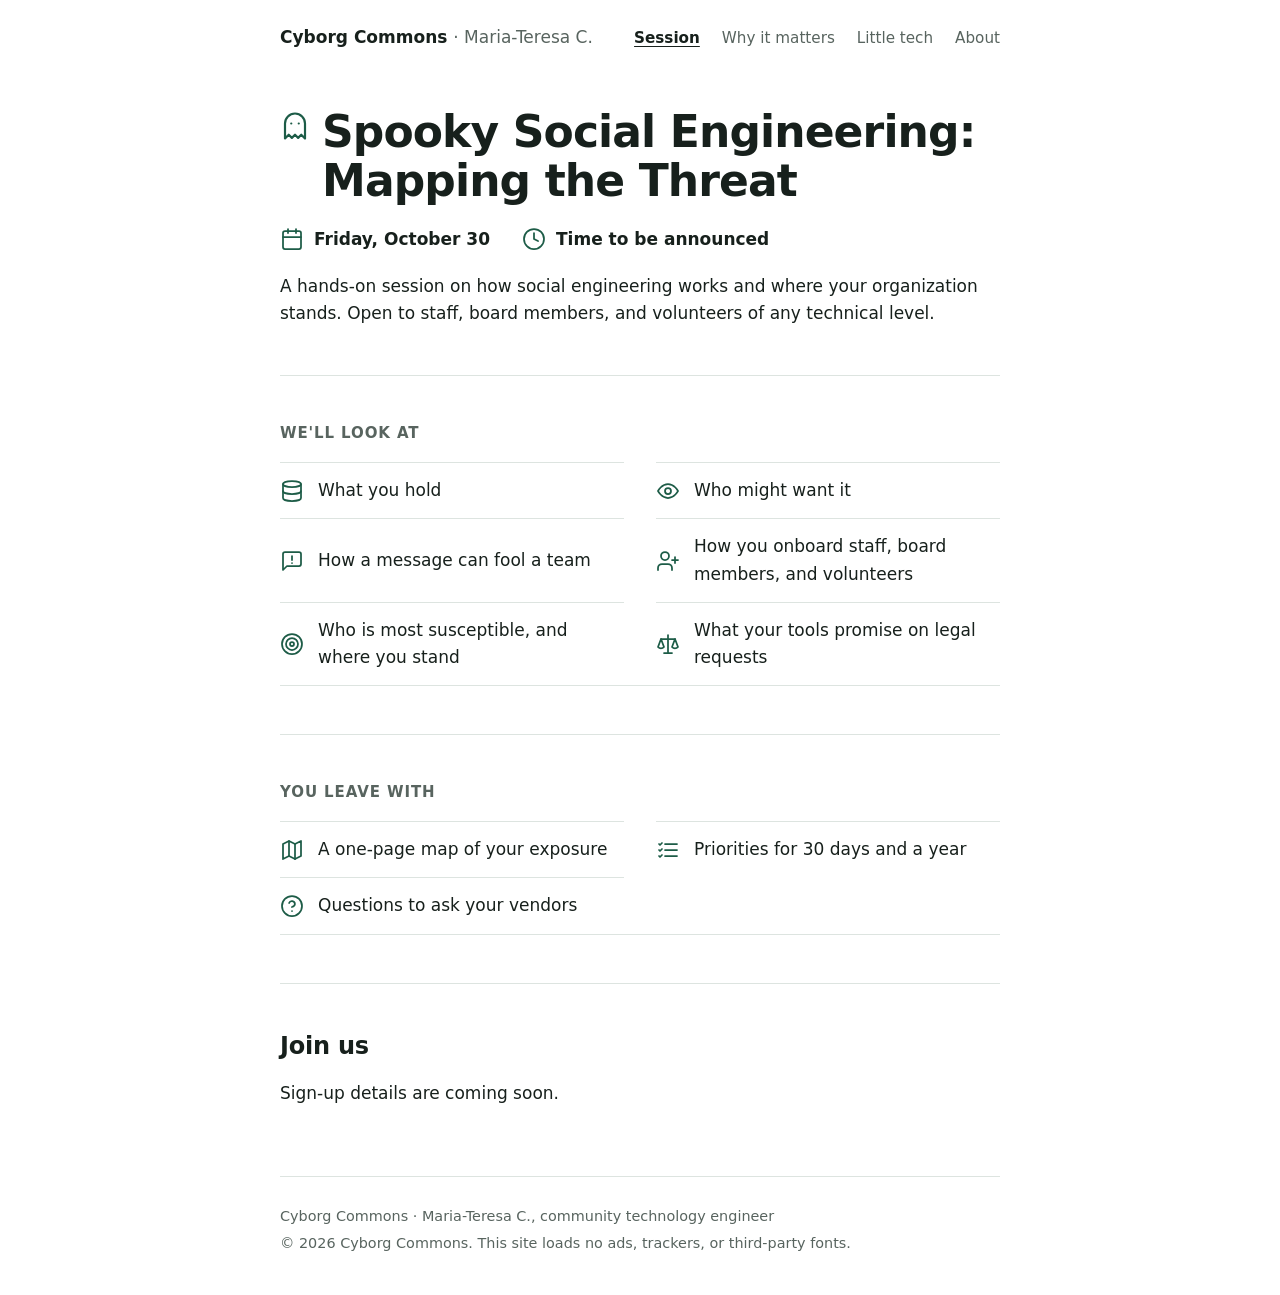
==== session.html @ 731fbe66 "Replace single-page site with new Cyborg Commons multi-page site Swaps the "Community-Driven Cyber S" ====
<!doctype html>
<html lang="en">
<head>
  <meta charset="utf-8">
  <meta name="viewport" content="width=device-width, initial-scale=1">
  <title>Spooky Social Engineering</title>
  <meta name="description" content="Spooky Social Engineering: Mapping the Threat. A hands-on session on October 30 about how social engineering works and where your organization stands.">
  <link rel="stylesheet" href="styles.css">
</head>
<body>
  <a class="skip" href="#main">Skip to content</a>
  <div class="wrap">

    <header class="top">
      <a class="brand" href="index.html">Cyborg Commons <span class="muted">&middot; Maria-Teresa C.</span></a>
      <nav aria-label="Main">
        <a href="session.html">Session</a>
        <a href="why-it-matters.html">Why it matters</a>
        <a href="little-tech.html">Little tech</a>
        <a href="about.html">About</a>
      </nav>
    </header>

    <main id="main">

      <section class="sec first" aria-labelledby="page-title">
        <div class="event-title">
          <svg class="ic" viewBox="0 0 24 24" aria-hidden="true"><path d="M9 10h.01"/><path d="M15 10h.01"/><path d="M12 2a8 8 0 0 0-8 8v12l3-3 2.5 2.5L12 19l2.5 2.5L17 19l3 3V10a8 8 0 0 0-8-8z"/></svg>
          <h1 id="page-title">Spooky Social Engineering: Mapping the Threat</h1>
        </div>
        <div class="meta">
          <span>
            <svg class="ic" viewBox="0 0 24 24" aria-hidden="true"><rect x="3" y="4" width="18" height="18" rx="2"/><path d="M16 2v4"/><path d="M8 2v4"/><path d="M3 10h18"/></svg>
            Friday, October 30
          </span>
          <span>
            <svg class="ic" viewBox="0 0 24 24" aria-hidden="true"><circle cx="12" cy="12" r="10"/><path d="M12 6v6l4 2"/></svg>
            Time to be announced
          </span>
        </div>
        <p>A hands-on session on how social engineering works and where your organization stands. Open to staff, board members, and volunteers of any technical level.</p>
      </section>

      <section class="sec" aria-labelledby="cover-title">
        <h3 id="cover-title">We'll look at</h3>
        <ul class="tiles">
          <li>
            <svg class="ic" viewBox="0 0 24 24" aria-hidden="true"><ellipse cx="12" cy="5" rx="9" ry="3"/><path d="M3 5v14c0 1.7 4 3 9 3s9-1.3 9-3V5"/><path d="M3 12c0 1.7 4 3 9 3s9-1.3 9-3"/></svg>
            What you hold
          </li>
          <li>
            <svg class="ic" viewBox="0 0 24 24" aria-hidden="true"><path d="M2 12s3.6-7 10-7 10 7 10 7-3.6 7-10 7S2 12 2 12z"/><circle cx="12" cy="12" r="3"/></svg>
            Who might want it
          </li>
          <li>
            <svg class="ic" viewBox="0 0 24 24" aria-hidden="true"><path d="M21 15a2 2 0 0 1-2 2H7l-4 4V5a2 2 0 0 1 2-2h14a2 2 0 0 1 2 2z"/><path d="M12 7v4"/><path d="M12 14h.01"/></svg>
            How a message can fool a team
          </li>
          <li>
            <svg class="ic" viewBox="0 0 24 24" aria-hidden="true"><path d="M16 21v-2a4 4 0 0 0-4-4H6a4 4 0 0 0-4 4v2"/><circle cx="9" cy="7" r="4"/><path d="M19 8v6"/><path d="M22 11h-6"/></svg>
            How you onboard staff, board members, and volunteers
          </li>
          <li>
            <svg class="ic" viewBox="0 0 24 24" aria-hidden="true"><circle cx="12" cy="12" r="10"/><circle cx="12" cy="12" r="6"/><circle cx="12" cy="12" r="2"/></svg>
            Who is most susceptible, and where you stand
          </li>
          <li>
            <svg class="ic" viewBox="0 0 24 24" aria-hidden="true"><path d="M12 3v18"/><path d="M5 7h14"/><path d="m5 7-3 8a4 4 0 0 0 6 0z"/><path d="m19 7-3 8a4 4 0 0 0 6 0z"/><path d="M8 21h8"/></svg>
            What your tools promise on legal requests
          </li>
        </ul>
      </section>

      <section class="sec" aria-labelledby="leave-title">
        <h3 id="leave-title">You leave with</h3>
        <ul class="tiles">
          <li>
            <svg class="ic" viewBox="0 0 24 24" aria-hidden="true"><path d="M3 6l6-3 6 3 6-3v15l-6 3-6-3-6 3z"/><path d="M9 3v15"/><path d="M15 6v15"/></svg>
            A one-page map of your exposure
          </li>
          <li>
            <svg class="ic" viewBox="0 0 24 24" aria-hidden="true"><path d="M9 6h12"/><path d="M9 12h12"/><path d="M9 18h12"/><path d="m3 6 1 1 2-2"/><path d="m3 12 1 1 2-2"/><path d="m3 18 1 1 2-2"/></svg>
            Priorities for 30 days and a year
          </li>
          <li>
            <svg class="ic" viewBox="0 0 24 24" aria-hidden="true"><circle cx="12" cy="12" r="10"/><path d="M9.1 9a3 3 0 0 1 5.8 1c0 2-3 3-3 3"/><path d="M12 17h.01"/></svg>
            Questions to ask your vendors
          </li>
        </ul>
      </section>

      <section class="sec" id="signup" aria-labelledby="signup-title">
        <h2 id="signup-title">Join us</h2>
        <!--
          SIGN-UP SLOT
          Paste the sign-up form or scheduling embed inside #signup-embed below.
          script.js hides the "coming soon" note automatically once the slot has an element inside it.
          If the form provider gives a link instead of an embed, replace the note with a
          <a class="btn" href="...">Sign up</a> button.
        -->
        <p data-signup-fallback>Sign-up details are coming soon.</p>
        <div id="signup-embed"></div>
      </section>

    </main>

    <footer>
      <span>Cyborg Commons &middot; Maria-Teresa C., community technology engineer</span>
      <span>&copy; <span data-year>2026</span> Cyborg Commons. This site loads no ads, trackers, or third-party fonts.</span>
    </footer>

  </div>
  <script src="script.js"></script>
</body>
</html>
---- styles.css ----
/*
  Cyborg Commons - shared styles
  Look: white background, system fonts, one green accent, hairline dividers, small line icons.
  Keep it plain. No gradients, shadows, or decorative imagery.
*/

:root {
  --bg: #ffffff;
  --fg: #17201c;
  --muted: #58645f;
  --line: #dde4e0;
  --accent: #1d5c47;
  --accent-ink: #ffffff;
  --soft: #f4f7f5;
  --font: system-ui, -apple-system, "Segoe UI", Roboto, "Helvetica Neue", Arial, sans-serif;
  color-scheme: light;
}

* { box-sizing: border-box; }

body {
  margin: 0;
  background: var(--bg);
  color: var(--fg);
  font-family: var(--font);
  font-size: 1.0625rem;
  line-height: 1.6;
  padding-inline: 20px;
}

h1, h2, h3, p, ul { margin: 0; }

h1, h2, h3 { line-height: 1.2; text-wrap: balance; }
h1 { font-size: clamp(2rem, 5.4vw, 2.75rem); font-weight: 700; letter-spacing: -0.02em; line-height: 1.12; }
h2 { font-size: 1.5rem; font-weight: 700; letter-spacing: -0.01em; }
h3 {
  font-size: 0.9375rem;
  font-weight: 650;
  text-transform: uppercase;
  letter-spacing: 0.06em;
  color: var(--muted);
}

a { color: var(--accent); text-underline-offset: 3px; }
a:hover { color: var(--fg); }

:focus-visible { outline: 2px solid var(--accent); outline-offset: 2px; border-radius: 3px; }

@media (prefers-reduced-motion: no-preference) {
  html { scroll-behavior: smooth; }
}

.muted { color: var(--muted); }

/* Layout */
.wrap { max-width: 720px; margin-inline: auto; }

.skip { position: absolute; left: -9999px; }
.skip:focus {
  left: 20px;
  top: 12px;
  z-index: 10;
  padding: 8px 12px;
  border-radius: 6px;
  background: var(--accent);
  color: var(--accent-ink);
}

/* Header */
.top {
  display: flex;
  flex-wrap: wrap;
  justify-content: space-between;
  align-items: baseline;
  gap: 8px 28px;
  padding-block: 24px;
}
.brand { font-weight: 650; color: var(--fg); text-decoration: none; }
.brand .muted { font-weight: 400; }
.top nav { display: flex; flex-wrap: wrap; gap: 6px 22px; font-size: 0.95rem; }
.top nav a { color: var(--muted); text-decoration: none; }
.top nav a:hover { color: var(--fg); text-decoration: underline; }
.top nav a[aria-current="page"] { color: var(--fg); font-weight: 600; text-decoration: underline; }

/* Sections */
.sec {
  display: flex;
  flex-direction: column;
  gap: 20px;
  padding-block: 48px;
  border-top: 1px solid var(--line);
  min-width: 0;
}
.sec.first { border-top: 0; padding-block: 32px 48px; }
.hero { gap: 24px; padding-block: 40px 56px; border-top: 0; }
.lead { font-size: 1.1875rem; max-width: 34em; }

/* Buttons and links */
.actions { display: flex; flex-wrap: wrap; gap: 12px; }
.btn {
  display: inline-flex;
  align-items: center;
  gap: 8px;
  padding: 11px 18px;
  border: 1px solid var(--accent);
  border-radius: 6px;
  background: var(--accent);
  color: var(--accent-ink);
  font: inherit;
  font-weight: 600;
  text-decoration: none;
}
.btn:hover { background: var(--fg); border-color: var(--fg); color: var(--accent-ink); }
.btn .ic { stroke: currentColor; width: 18px; height: 18px; }

/* Icons: inline SVG with class "ic" */
.ic {
  width: 24px;
  height: 24px;
  flex: none;
  fill: none;
  stroke: var(--accent);
  stroke-width: 1.75;
  stroke-linecap: round;
  stroke-linejoin: round;
}

/* Event heading and details */
.event-title { display: flex; gap: 12px; align-items: flex-start; }
.event-title .ic { width: 30px; height: 30px; margin-top: 4px; }
.meta { display: flex; flex-wrap: wrap; gap: 8px 32px; font-weight: 600; }
.meta span { display: inline-flex; gap: 10px; align-items: center; }

/* Short icon lists */
.tiles {
  list-style: none;
  padding: 0;
  display: grid;
  grid-template-columns: repeat(auto-fit, minmax(270px, 1fr));
  column-gap: 32px;
  border-bottom: 1px solid var(--line);
}
.tiles li {
  display: flex;
  gap: 14px;
  align-items: center;
  padding-block: 14px;
  border-top: 1px solid var(--line);
  min-width: 0;
}
.tiles li > div { min-width: 0; }
.tiles li strong { display: block; font-weight: 600; }
.tiles li .muted { font-size: 0.95rem; }
.tiles.links { grid-template-columns: 1fr; }
.tiles.links a { display: flex; gap: 14px; align-items: center; width: 100%; color: var(--fg); text-decoration: none; font-weight: 600; }
.tiles.links a:hover { color: var(--accent); }
.tiles.links .go { margin-left: auto; }
.tiles.links li { padding-block: 0; }
.tiles.links a { padding-block: 14px; }

/* Event teaser on the home page */
.teaser {
  display: flex;
  gap: 14px;
  align-items: center;
  padding: 16px 18px;
  border: 1px solid var(--line);
  border-radius: 8px;
  color: var(--fg);
  text-decoration: none;
}
.teaser:hover { border-color: var(--accent); color: var(--fg); }
.teaser strong { display: block; font-weight: 650; }
.teaser .go { margin-left: auto; }

/* Facts with sources */
.facts { list-style: none; padding: 0; border-bottom: 1px solid var(--line); }
.facts li { padding-block: 14px; border-top: 1px solid var(--line); }
.src { font-size: 0.9rem; white-space: nowrap; }

/* Sign-up slot on the session page */
#signup-embed { min-width: 0; max-width: 100%; }
#signup-embed iframe { max-width: 100%; border: 0; }

/* Footer */
footer {
  border-top: 1px solid var(--line);
  padding-block: 28px 40px;
  font-size: 0.9rem;
  color: var(--muted);
  display: flex;
  flex-direction: column;
  gap: 4px;
}
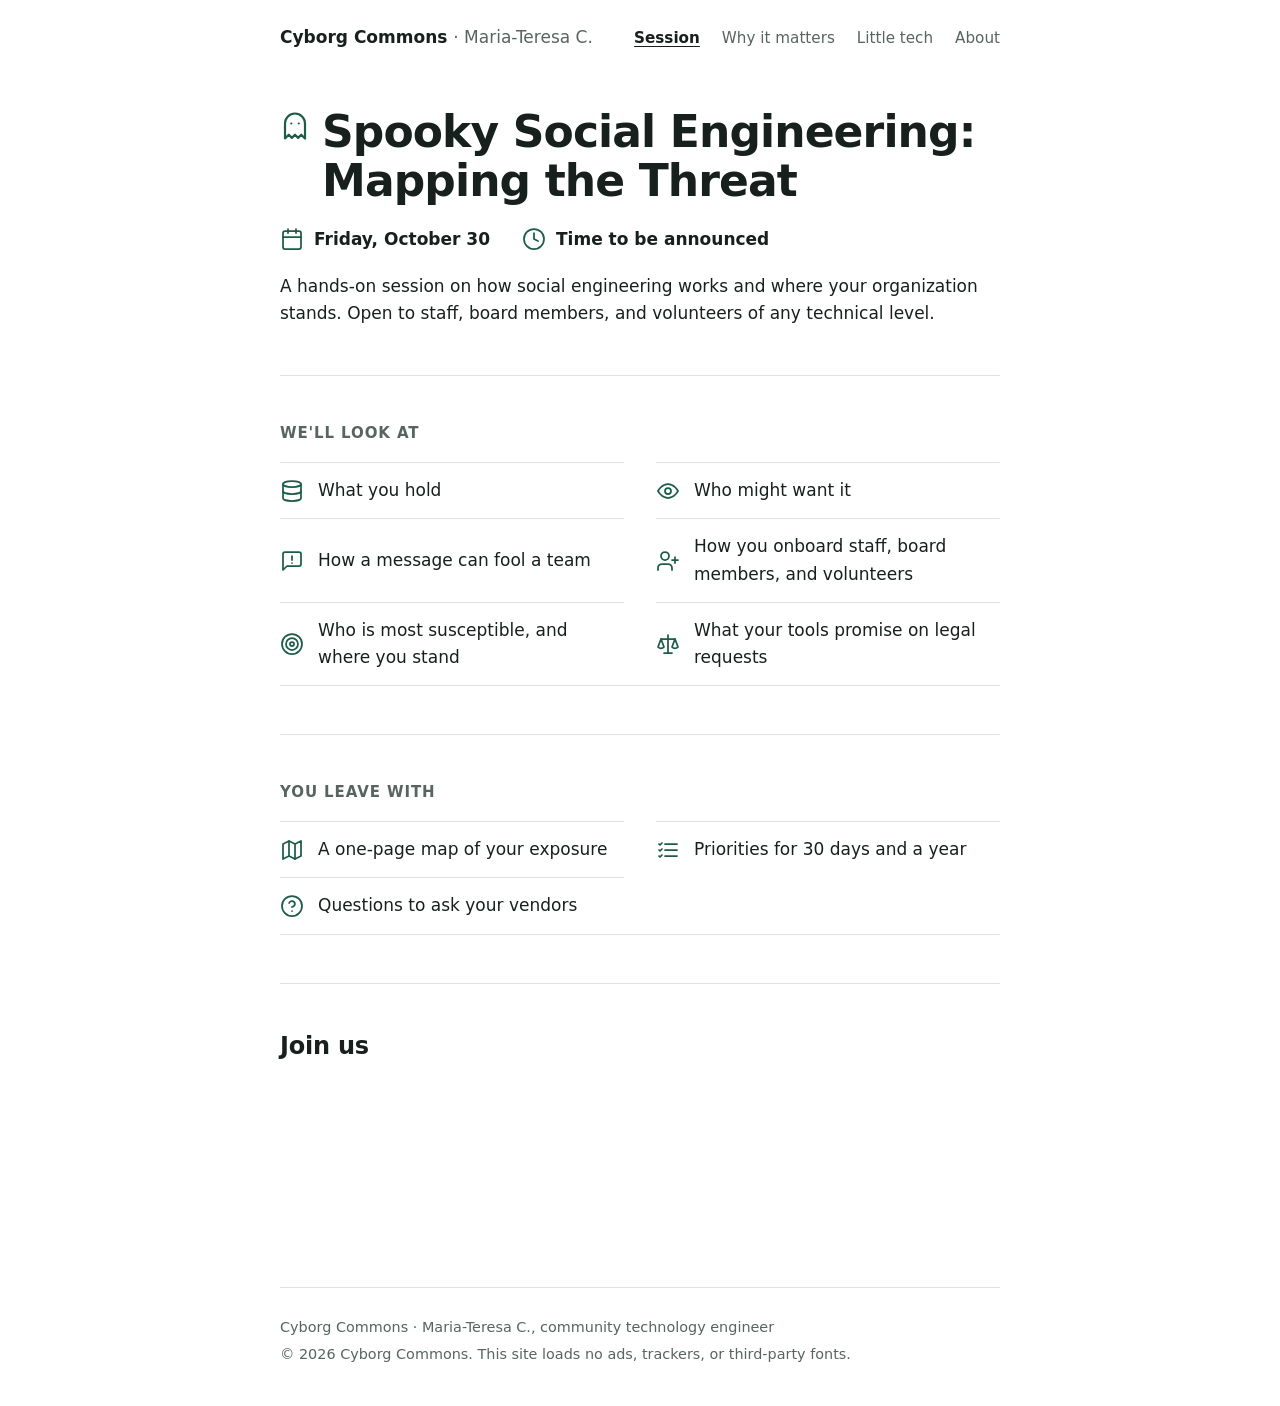
==== commit edc449e2: "Embed OpnForm sign-up form on session page Fills the signup-embed slot in session.html with the OpnF" ====
--- a/session.html
+++ b/session.html
@@ -99,7 +99,14 @@
           <a class="btn" href="...">Sign up</a> button.
         -->
         <p data-signup-fallback>Sign-up details are coming soon.</p>
-        <div id="signup-embed"></div>
+        <div id="signup-embed">
+          <iframe
+            style="border: none; width: 100%"
+            id="lets-talk-about-your-orgs-digital-safety-yrgt0m"
+            src="https://opnform.com/forms/lets-talk-about-your-orgs-digital-safety-yrgt0m"
+            title="Let's talk about your org's digital safety: sign-up form"
+          ></iframe>
+        </div>
       </section>
 
     </main>
@@ -111,5 +118,6 @@
 
   </div>
   <script src="script.js"></script>
+  <script src="https://opnform.com/widgets/opnform-sdk.min.js"></script>
 </body>
 </html>
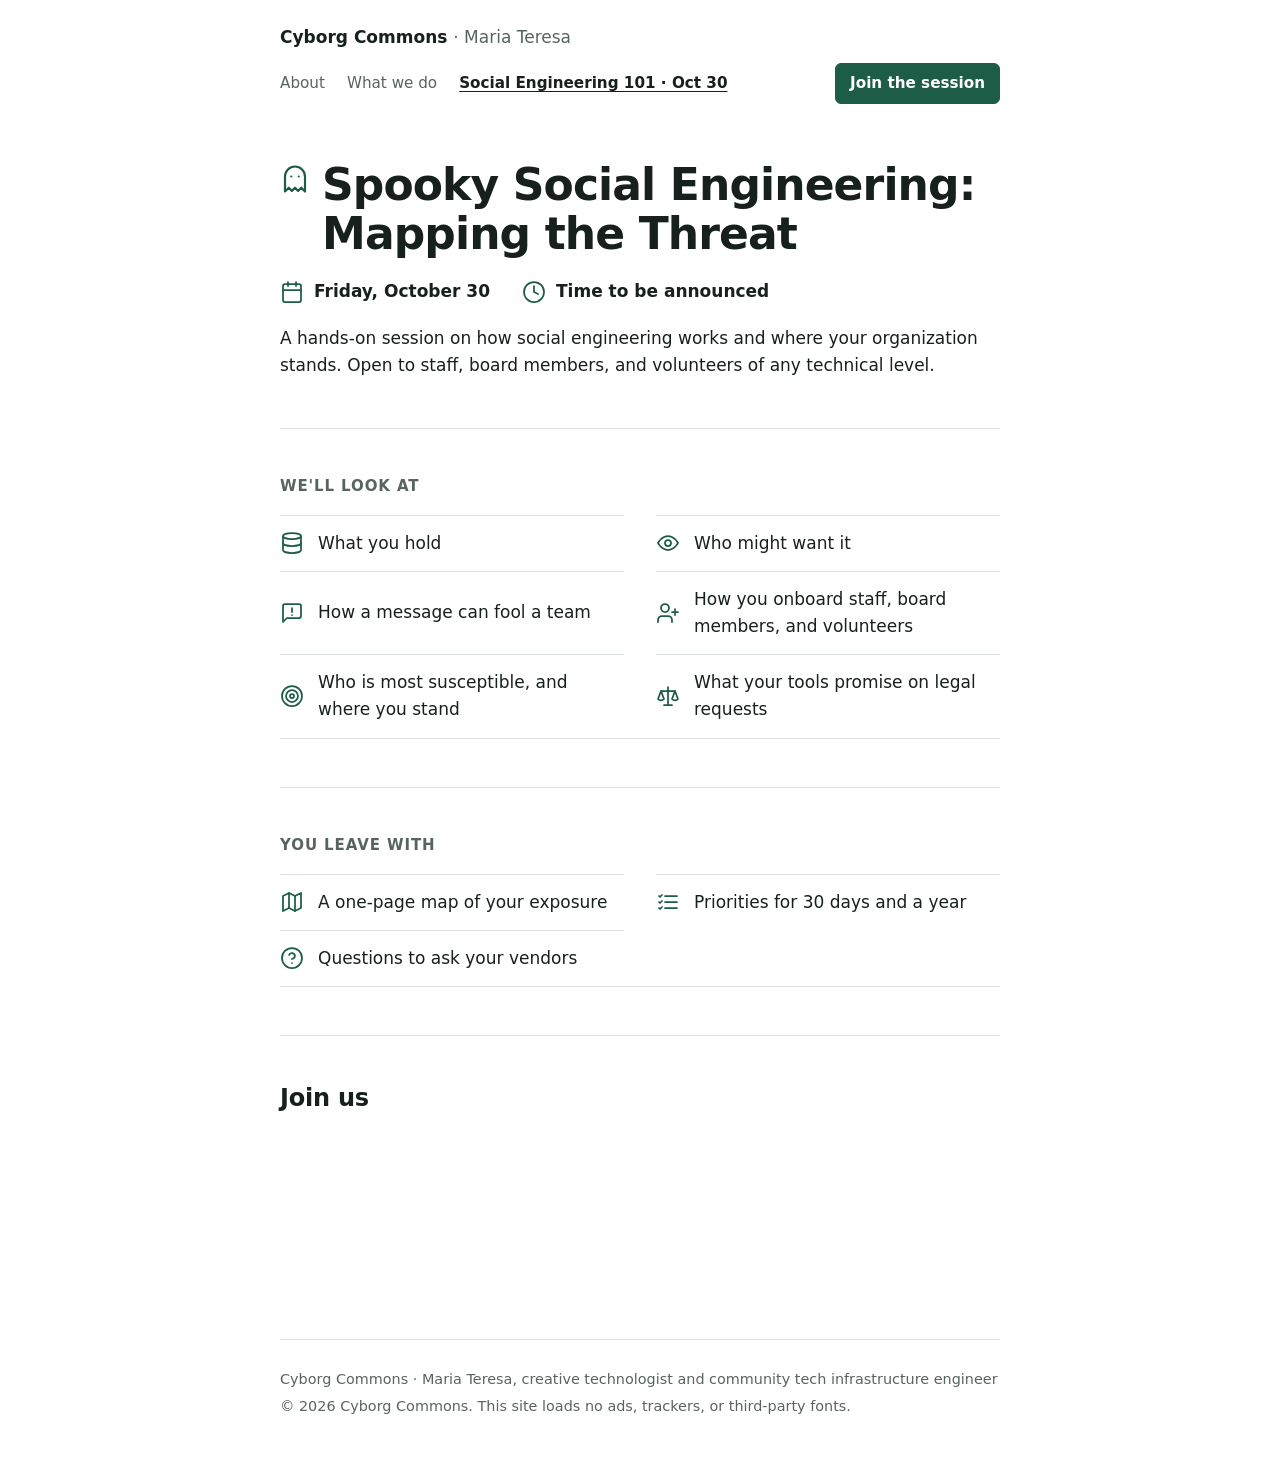
==== commit 05b099ac: "Restructure to four-page site with Atkinson Hyperlegible Next Merges about.html into index.html, ren" ====
--- a/session.html
+++ b/session.html
@@ -12,13 +12,13 @@
   <div class="wrap">
 
     <header class="top">
-      <a class="brand" href="index.html">Cyborg Commons <span class="muted">&middot; Maria-Teresa C.</span></a>
+      <a class="brand" href="index.html">Cyborg Commons <span class="muted">&middot; Maria Teresa</span></a>
       <nav aria-label="Main">
-        <a href="session.html">Session</a>
-        <a href="why-it-matters.html">Why it matters</a>
-        <a href="little-tech.html">Little tech</a>
-        <a href="about.html">About</a>
+        <a href="index.html">About</a>
+        <a href="what-we-do.html">What we do</a>
+        <a href="session.html">Social Engineering 101 &middot; Oct 30</a>
       </nav>
+      <a class="btn btn-sm" href="session.html#signup">Join the session</a>
     </header>
 
     <main id="main">
@@ -112,7 +112,7 @@
     </main>
 
     <footer>
-      <span>Cyborg Commons &middot; Maria-Teresa C., community technology engineer</span>
+      <span>Cyborg Commons &middot; Maria Teresa, creative technologist and community tech infrastructure engineer</span>
       <span>&copy; <span data-year>2026</span> Cyborg Commons. This site loads no ads, trackers, or third-party fonts.</span>
     </footer>
 
--- a/styles.css
+++ b/styles.css
@@ -3,6 +3,32 @@
   Look: white background, system fonts, one green accent, hairline dividers, small line icons.
   Keep it plain. No gradients, shadows, or decorative imagery.
 */
+
+/*
+  Font: Atkinson Hyperlegible Next (SIL Open Font License), served from /fonts so no third-party request is made.
+  Files are not included yet. See README, "Font". Until they are added, the system fonts below are used.
+*/
+@font-face {
+  font-family: "Atkinson Hyperlegible Next";
+  font-style: normal;
+  font-weight: 400;
+  font-display: swap;
+  src: local("Atkinson Hyperlegible Next"), url("fonts/atkinson-hyperlegible-next-latin-400-normal.woff2") format("woff2");
+}
+@font-face {
+  font-family: "Atkinson Hyperlegible Next";
+  font-style: normal;
+  font-weight: 600;
+  font-display: swap;
+  src: local("Atkinson Hyperlegible Next SemiBold"), url("fonts/atkinson-hyperlegible-next-latin-600-normal.woff2") format("woff2");
+}
+@font-face {
+  font-family: "Atkinson Hyperlegible Next";
+  font-style: normal;
+  font-weight: 700;
+  font-display: swap;
+  src: local("Atkinson Hyperlegible Next Bold"), url("fonts/atkinson-hyperlegible-next-latin-700-normal.woff2") format("woff2");
+}
 
 :root {
   --bg: #ffffff;
@@ -12,7 +38,7 @@
   --accent: #1d5c47;
   --accent-ink: #ffffff;
   --soft: #f4f7f5;
-  --font: system-ui, -apple-system, "Segoe UI", Roboto, "Helvetica Neue", Arial, sans-serif;
+  --font: "Atkinson Hyperlegible Next", system-ui, -apple-system, "Segoe UI", Roboto, "Helvetica Neue", Arial, sans-serif;
   color-scheme: light;
 }
 
@@ -35,7 +61,7 @@
 h2 { font-size: 1.5rem; font-weight: 700; letter-spacing: -0.01em; }
 h3 {
   font-size: 0.9375rem;
-  font-weight: 650;
+  font-weight: 600;
   text-transform: uppercase;
   letter-spacing: 0.06em;
   color: var(--muted);
@@ -71,11 +97,11 @@
   display: flex;
   flex-wrap: wrap;
   justify-content: space-between;
-  align-items: baseline;
-  gap: 8px 28px;
+  align-items: center;
+  gap: 12px 28px;
   padding-block: 24px;
 }
-.brand { font-weight: 650; color: var(--fg); text-decoration: none; }
+.brand { font-weight: 600; color: var(--fg); text-decoration: none; }
 .brand .muted { font-weight: 400; }
 .top nav { display: flex; flex-wrap: wrap; gap: 6px 22px; font-size: 0.95rem; }
 .top nav a { color: var(--muted); text-decoration: none; }
@@ -111,6 +137,7 @@
   text-decoration: none;
 }
 .btn:hover { background: var(--fg); border-color: var(--fg); color: var(--accent-ink); }
+.btn-sm { padding: 7px 14px; font-size: 0.95rem; }
 .btn .ic { stroke: currentColor; width: 18px; height: 18px; }
 
 /* Icons: inline SVG with class "ic" */
@@ -170,7 +197,7 @@
   text-decoration: none;
 }
 .teaser:hover { border-color: var(--accent); color: var(--fg); }
-.teaser strong { display: block; font-weight: 650; }
+.teaser strong { display: block; font-weight: 600; }
 .teaser .go { margin-left: auto; }
 
 /* Facts with sources */
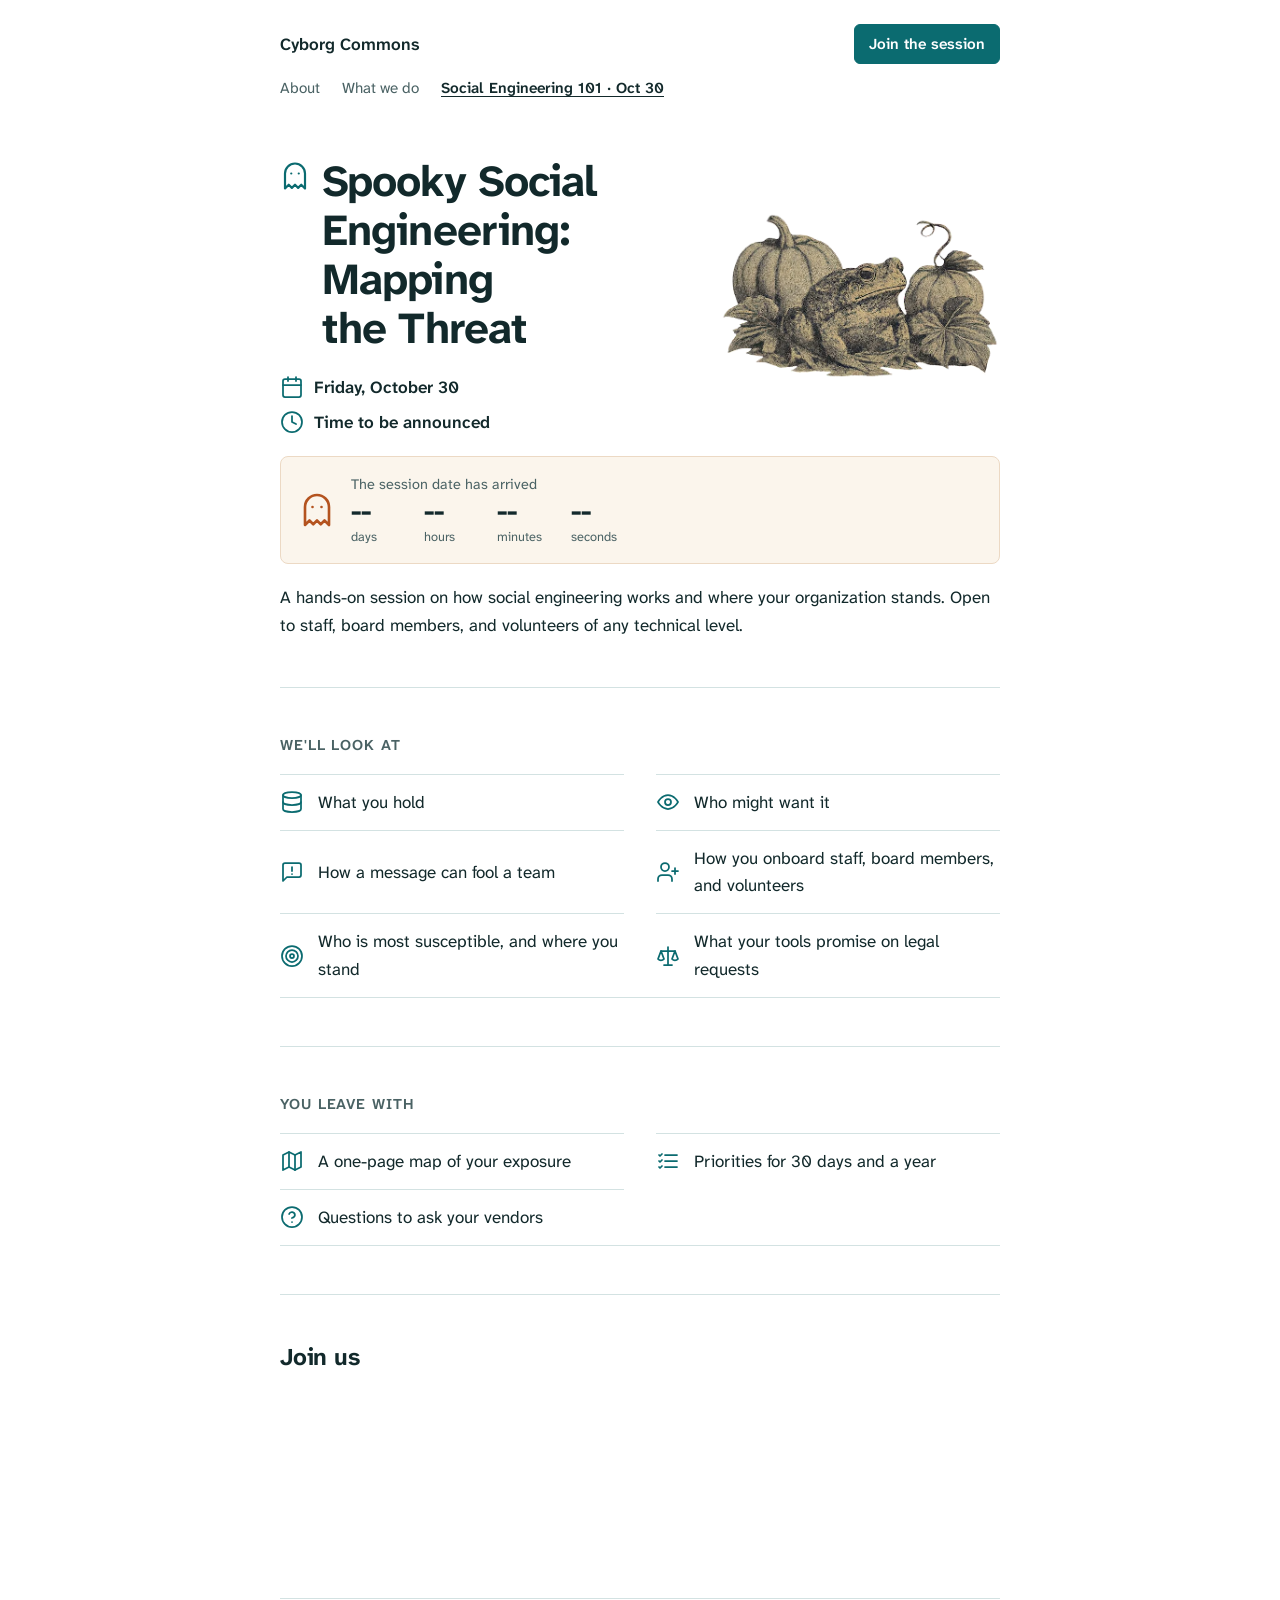
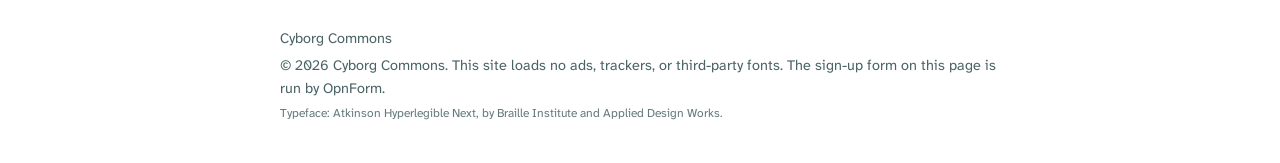
==== commit f3e778f6: "Add font files, frog image, and re-embed sign-up form Adds the Atkinson Hyperlegible Next woff2 file" ====
--- a/session.html
+++ b/session.html
@@ -5,6 +5,8 @@
   <meta name="viewport" content="width=device-width, initial-scale=1">
   <title>Spooky Social Engineering</title>
   <meta name="description" content="Spooky Social Engineering: Mapping the Threat. A hands-on session on October 30 about how social engineering works and where your organization stands.">
+  <meta http-equiv="Content-Security-Policy" content="default-src 'none'; script-src 'self'; style-src 'self'; img-src 'self'; font-src 'self'; connect-src 'none'; frame-src 'none'; form-action 'none'; base-uri 'none'">
+  <meta name="referrer" content="no-referrer">
   <link rel="stylesheet" href="styles.css">
 </head>
 <body>
@@ -12,7 +14,7 @@
   <div class="wrap">
 
     <header class="top">
-      <a class="brand" href="index.html">Cyborg Commons <span class="muted">&middot; Maria Teresa</span></a>
+      <a class="brand" href="index.html">Cyborg Commons</a>
       <nav aria-label="Main">
         <a href="index.html">About</a>
         <a href="what-we-do.html">What we do</a>
@@ -24,19 +26,36 @@
     <main id="main">
 
       <section class="sec first" aria-labelledby="page-title">
-        <div class="event-title">
-          <svg class="ic" viewBox="0 0 24 24" aria-hidden="true"><path d="M9 10h.01"/><path d="M15 10h.01"/><path d="M12 2a8 8 0 0 0-8 8v12l3-3 2.5 2.5L12 19l2.5 2.5L17 19l3 3V10a8 8 0 0 0-8-8z"/></svg>
-          <h1 id="page-title">Spooky Social Engineering: Mapping the Threat</h1>
+        <div class="event-head">
+          <div class="event-text">
+          <div class="event-title">
+            <svg class="ic" viewBox="0 0 24 24" aria-hidden="true"><path d="M9 10h.01"/><path d="M15 10h.01"/><path d="M12 2a8 8 0 0 0-8 8v12l3-3 2.5 2.5L12 19l2.5 2.5L17 19l3 3V10a8 8 0 0 0-8-8z"/></svg>
+            <h1 id="page-title">Spooky Social Engineering: Mapping the Threat</h1>
+          </div>
+          <div class="meta">
+            <span>
+              <svg class="ic" viewBox="0 0 24 24" aria-hidden="true"><rect x="3" y="4" width="18" height="18" rx="2"/><path d="M16 2v4"/><path d="M8 2v4"/><path d="M3 10h18"/></svg>
+              Friday, October 30
+            </span>
+            <span>
+              <svg class="ic" viewBox="0 0 24 24" aria-hidden="true"><circle cx="12" cy="12" r="10"/><path d="M12 6v6l4 2"/></svg>
+              Time to be announced
+            </span>
+          </div>
+          </div>
+          <img class="frog" src="images/frog.webp" alt="" width="599" height="359">
         </div>
-        <div class="meta">
-          <span>
-            <svg class="ic" viewBox="0 0 24 24" aria-hidden="true"><rect x="3" y="4" width="18" height="18" rx="2"/><path d="M16 2v4"/><path d="M8 2v4"/><path d="M3 10h18"/></svg>
-            Friday, October 30
-          </span>
-          <span>
-            <svg class="ic" viewBox="0 0 24 24" aria-hidden="true"><circle cx="12" cy="12" r="10"/><path d="M12 6v6l4 2"/></svg>
-            Time to be announced
-          </span>
+        <div class="countdown" data-countdown="2026-10-30T00:00:00">
+          <svg class="ic ghost" viewBox="0 0 24 24" aria-hidden="true"><path d="M9 10h.01"/><path d="M15 10h.01"/><path d="M12 2a8 8 0 0 0-8 8v12l3-3 2.5 2.5L12 19l2.5 2.5L17 19l3 3V10a8 8 0 0 0-8-8z"/></svg>
+          <div>
+            <p class="cd-label" data-cd-label>Countdown to October 30</p>
+            <p class="cd" role="timer" aria-live="off">
+              <span><b data-cd="d">--</b><small>days</small></span>
+              <span><b data-cd="h">--</b><small>hours</small></span>
+              <span><b data-cd="m">--</b><small>minutes</small></span>
+              <span><b data-cd="s">--</b><small>seconds</small></span>
+            </p>
+          </div>
         </div>
         <p>A hands-on session on how social engineering works and where your organization stands. Open to staff, board members, and volunteers of any technical level.</p>
       </section>
@@ -91,13 +110,6 @@
 
       <section class="sec" id="signup" aria-labelledby="signup-title">
         <h2 id="signup-title">Join us</h2>
-        <!--
-          SIGN-UP SLOT
-          Paste the sign-up form or scheduling embed inside #signup-embed below.
-          script.js hides the "coming soon" note automatically once the slot has an element inside it.
-          If the form provider gives a link instead of an embed, replace the note with a
-          <a class="btn" href="...">Sign up</a> button.
-        -->
         <p data-signup-fallback>Sign-up details are coming soon.</p>
         <div id="signup-embed">
           <iframe
@@ -112,8 +124,9 @@
     </main>
 
     <footer>
-      <span>Cyborg Commons &middot; Maria Teresa, creative technologist and community tech infrastructure engineer</span>
-      <span>&copy; <span data-year>2026</span> Cyborg Commons. This site loads no ads, trackers, or third-party fonts.</span>
+      <span>Cyborg Commons</span>
+      <span>&copy; <span data-year>2026</span> Cyborg Commons. This site loads no ads, trackers, or third-party fonts. The sign-up form on this page is run by OpnForm.</span>
+      <span class="credit">Typeface: Atkinson Hyperlegible Next, by Braille Institute and Applied Design Works.</span>
     </footer>
 
   </div>
--- a/styles.css
+++ b/styles.css
@@ -4,10 +4,7 @@
   Keep it plain. No gradients, shadows, or decorative imagery.
 */
 
-/*
-  Font: Atkinson Hyperlegible Next (SIL Open Font License), served from /fonts so no third-party request is made.
-  Files are not included yet. See README, "Font". Until they are added, the system fonts below are used.
-*/
+/* Font: Atkinson Hyperlegible Next (SIL Open Font License), served from /fonts. */
 @font-face {
   font-family: "Atkinson Hyperlegible Next";
   font-style: normal;
@@ -32,12 +29,15 @@
 
 :root {
   --bg: #ffffff;
-  --fg: #17201c;
-  --muted: #58645f;
-  --line: #dde4e0;
-  --accent: #1d5c47;
+  --fg: #12292b;
+  --muted: #4a6264;
+  --line: #d3e2e2;
+  --accent: #0b6b70;
   --accent-ink: #ffffff;
-  --soft: #f4f7f5;
+  --soft: #eef6f6;
+  --warm: #b4531f;
+  --sand: #fbf5ec;
+  --sand-line: #ecd9c4;
   --font: "Atkinson Hyperlegible Next", system-ui, -apple-system, "Segoe UI", Roboto, "Helvetica Neue", Arial, sans-serif;
   color-scheme: light;
 }
@@ -101,9 +101,9 @@
   gap: 12px 28px;
   padding-block: 24px;
 }
-.brand { font-weight: 600; color: var(--fg); text-decoration: none; }
+.brand { margin-right: auto; font-weight: 600; color: var(--fg); text-decoration: none; }
 .brand .muted { font-weight: 400; }
-.top nav { display: flex; flex-wrap: wrap; gap: 6px 22px; font-size: 0.95rem; }
+.top nav { order: 3; width: 100%; display: flex; flex-wrap: wrap; gap: 6px 22px; font-size: 0.95rem; }
 .top nav a { color: var(--muted); text-decoration: none; }
 .top nav a:hover { color: var(--fg); text-decoration: underline; }
 .top nav a[aria-current="page"] { color: var(--fg); font-weight: 600; text-decoration: underline; }
@@ -219,3 +219,39 @@
   flex-direction: column;
   gap: 4px;
 }
+
+/* Countdown */
+.countdown {
+  display: flex;
+  gap: 16px;
+  align-items: center;
+  padding: 16px 18px;
+  border: 1px solid var(--sand-line);
+  border-radius: 8px;
+  background: var(--sand);
+}
+.countdown .ghost { width: 36px; height: 36px; stroke: var(--warm); }
+@media (prefers-reduced-motion: no-preference) {
+  .countdown .ghost { animation: float 3.2s ease-in-out infinite; }
+}
+@keyframes float { 50% { transform: translateY(-4px); } }
+.cd-label { font-size: 0.9rem; color: var(--muted); }
+.cd { display: flex; flex-wrap: wrap; gap: 6px 22px; }
+.cd span { display: flex; flex-direction: column; min-width: 3.2rem; }
+.cd b { font-size: 1.75rem; line-height: 1.1; font-weight: 700; font-variant-numeric: tabular-nums; }
+.cd small { font-size: 0.8rem; color: var(--muted); }
+
+.actions a:not(.btn) { align-self: center; }
+
+/* Session page header with illustration */
+.event-head { display: flex; flex-wrap: wrap; gap: 20px 32px; align-items: center; justify-content: space-between; }
+.event-text { display: flex; flex-direction: column; gap: 20px; flex: 1 1 340px; min-width: 0; }
+.frog { width: 100%; max-width: 280px; height: auto; flex: 0 1 280px; }
+
+@media (max-width: 480px) {
+  .countdown { gap: 12px; padding: 14px; }
+  .cd { gap: 6px 12px; }
+  .cd span { min-width: 2.6rem; }
+}
+
+.credit { font-size: 0.75rem; opacity: 0.85; }
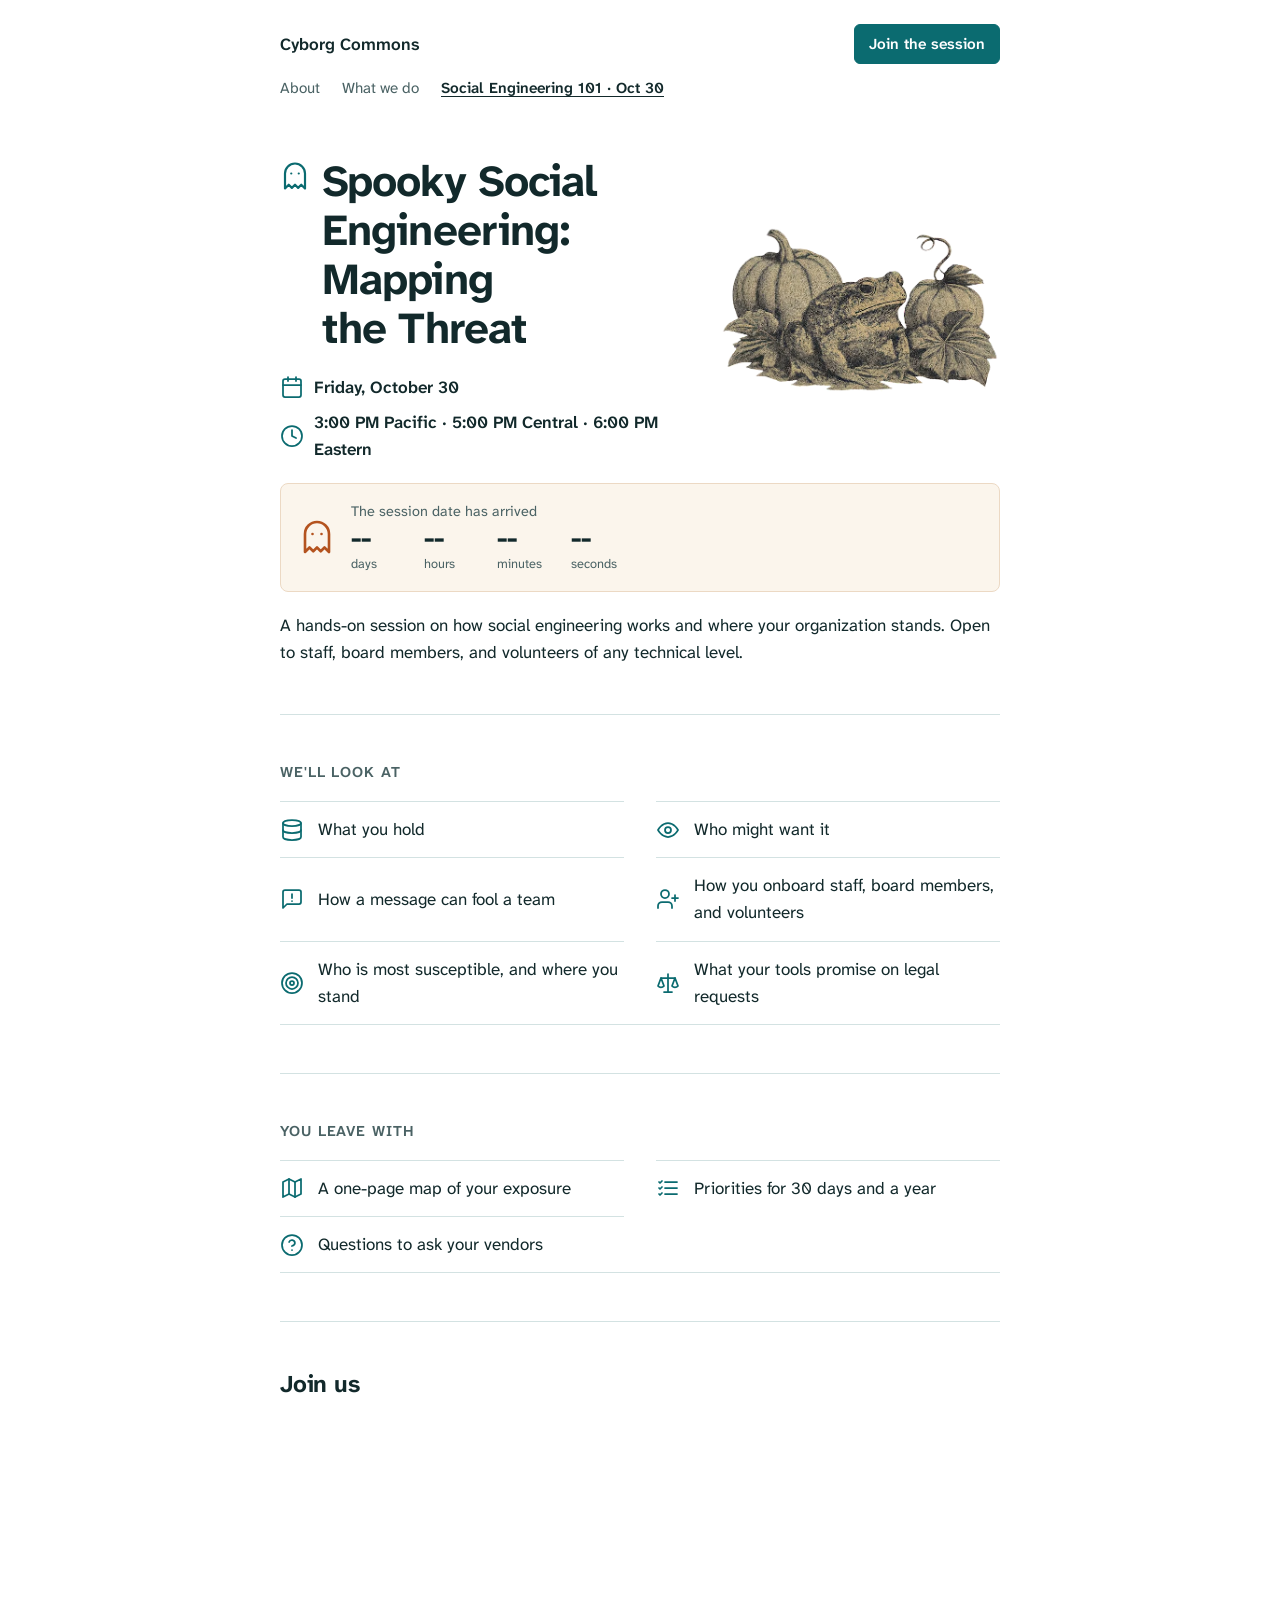
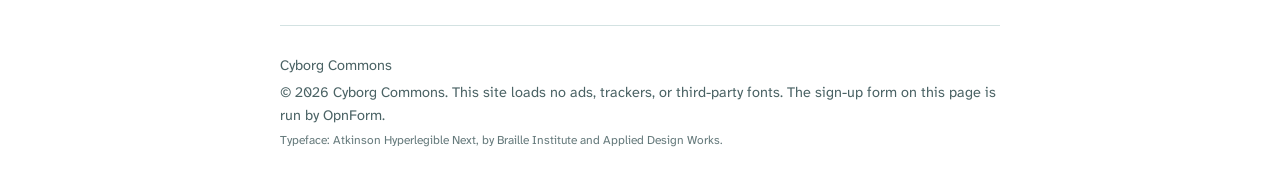
==== commit bd74107b: "Set the session time to 3pm Pacific / 5pm Central / 6pm Eastern Fills in the "Time to be announced" " ====
--- a/session.html
+++ b/session.html
@@ -39,7 +39,7 @@
             </span>
             <span>
               <svg class="ic" viewBox="0 0 24 24" aria-hidden="true"><circle cx="12" cy="12" r="10"/><path d="M12 6v6l4 2"/></svg>
-              Time to be announced
+              3:00 PM Pacific &middot; 5:00 PM Central &middot; 6:00 PM Eastern
             </span>
           </div>
           </div>
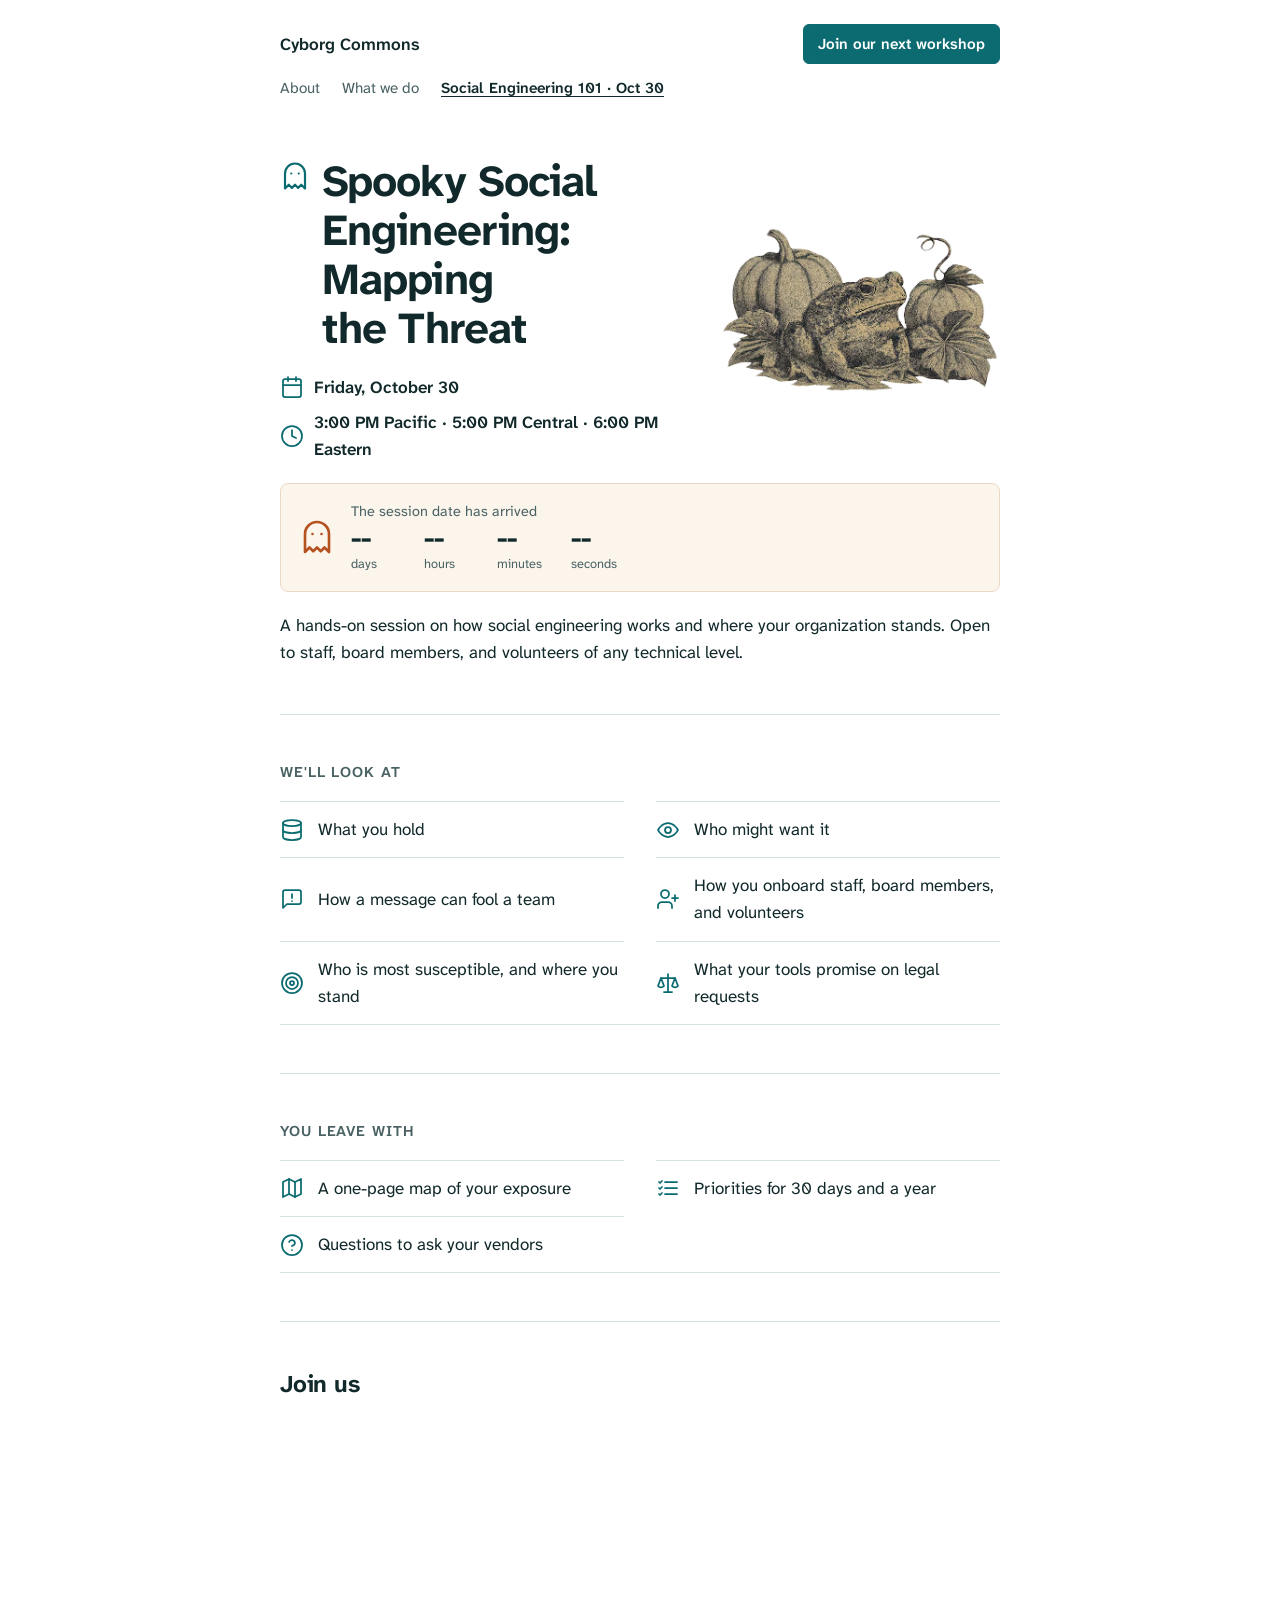
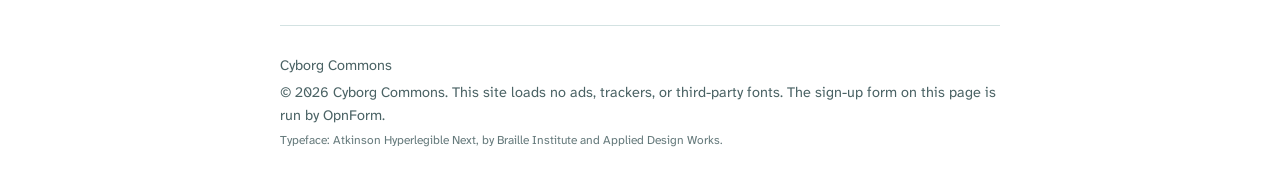
==== commit 7fa18d13: "Rename header CTA to "Join our next workshop" Updates the repeated header CTA across all four pages " ====
--- a/session.html
+++ b/session.html
@@ -20,7 +20,7 @@
         <a href="what-we-do.html">What we do</a>
         <a href="session.html">Social Engineering 101 &middot; Oct 30</a>
       </nav>
-      <a class="btn btn-sm" href="session.html#signup">Join the session</a>
+      <a class="btn btn-sm" href="session.html#signup">Join our next workshop</a>
     </header>
 
     <main id="main">
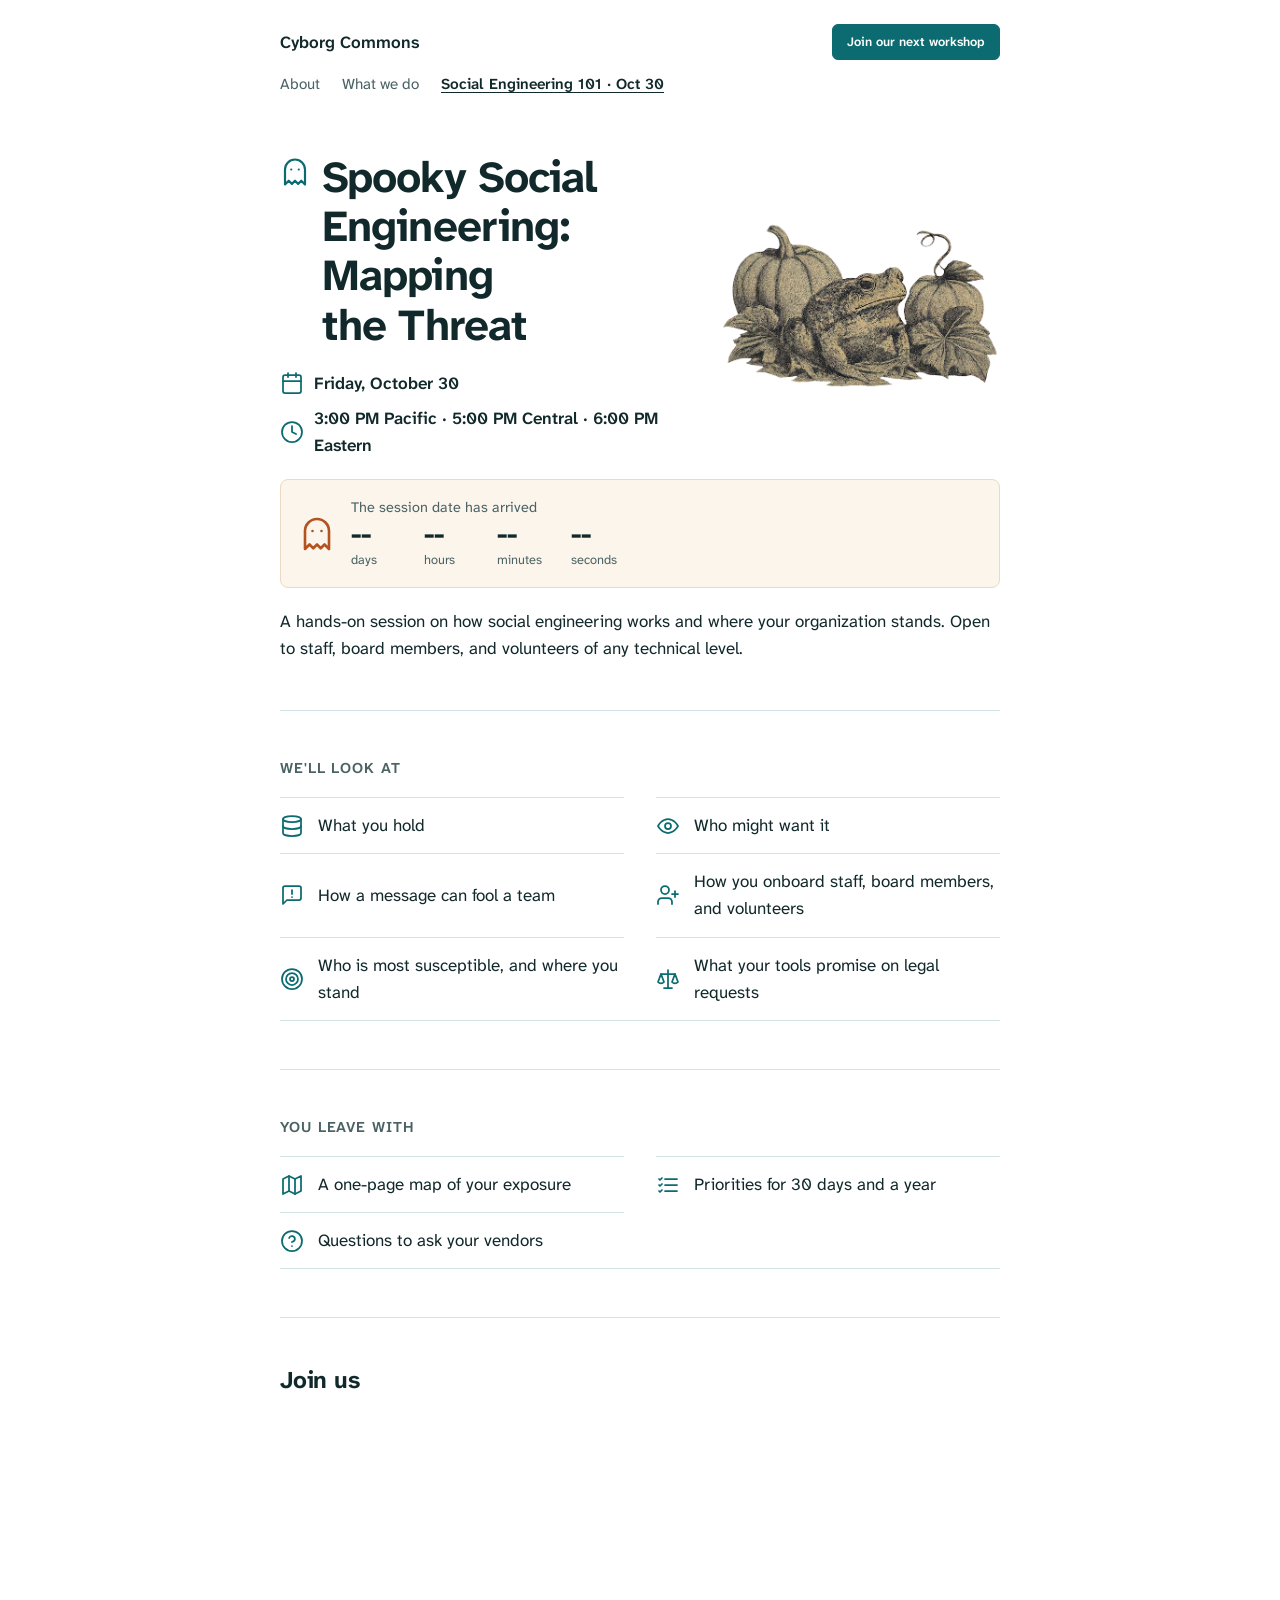
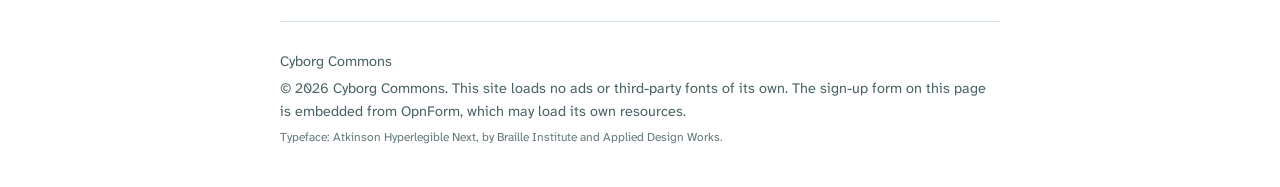
==== commit a84e59cc: "Fix footer wording on the OpnForm embed's third-party resources The session page's footer claimed th" ====
--- a/session.html
+++ b/session.html
@@ -125,7 +125,7 @@
 
     <footer>
       <span>Cyborg Commons</span>
-      <span>&copy; <span data-year>2026</span> Cyborg Commons. This site loads no ads, trackers, or third-party fonts. The sign-up form on this page is run by OpnForm.</span>
+      <span>&copy; <span data-year>2026</span> Cyborg Commons. This site loads no ads or third-party fonts of its own. The sign-up form on this page is embedded from OpnForm, which may load its own resources.</span>
       <span class="credit">Typeface: Atkinson Hyperlegible Next, by Braille Institute and Applied Design Works.</span>
     </footer>
 
--- a/styles.css
+++ b/styles.css
@@ -137,7 +137,7 @@
   text-decoration: none;
 }
 .btn:hover { background: var(--fg); border-color: var(--fg); color: var(--accent-ink); }
-.btn-sm { padding: 7px 14px; font-size: 0.95rem; }
+.btn-sm { padding: 7px 14px; font-size: 0.8rem; white-space: nowrap; }
 .btn .ic { stroke: currentColor; width: 18px; height: 18px; }
 
 /* Icons: inline SVG with class "ic" */
